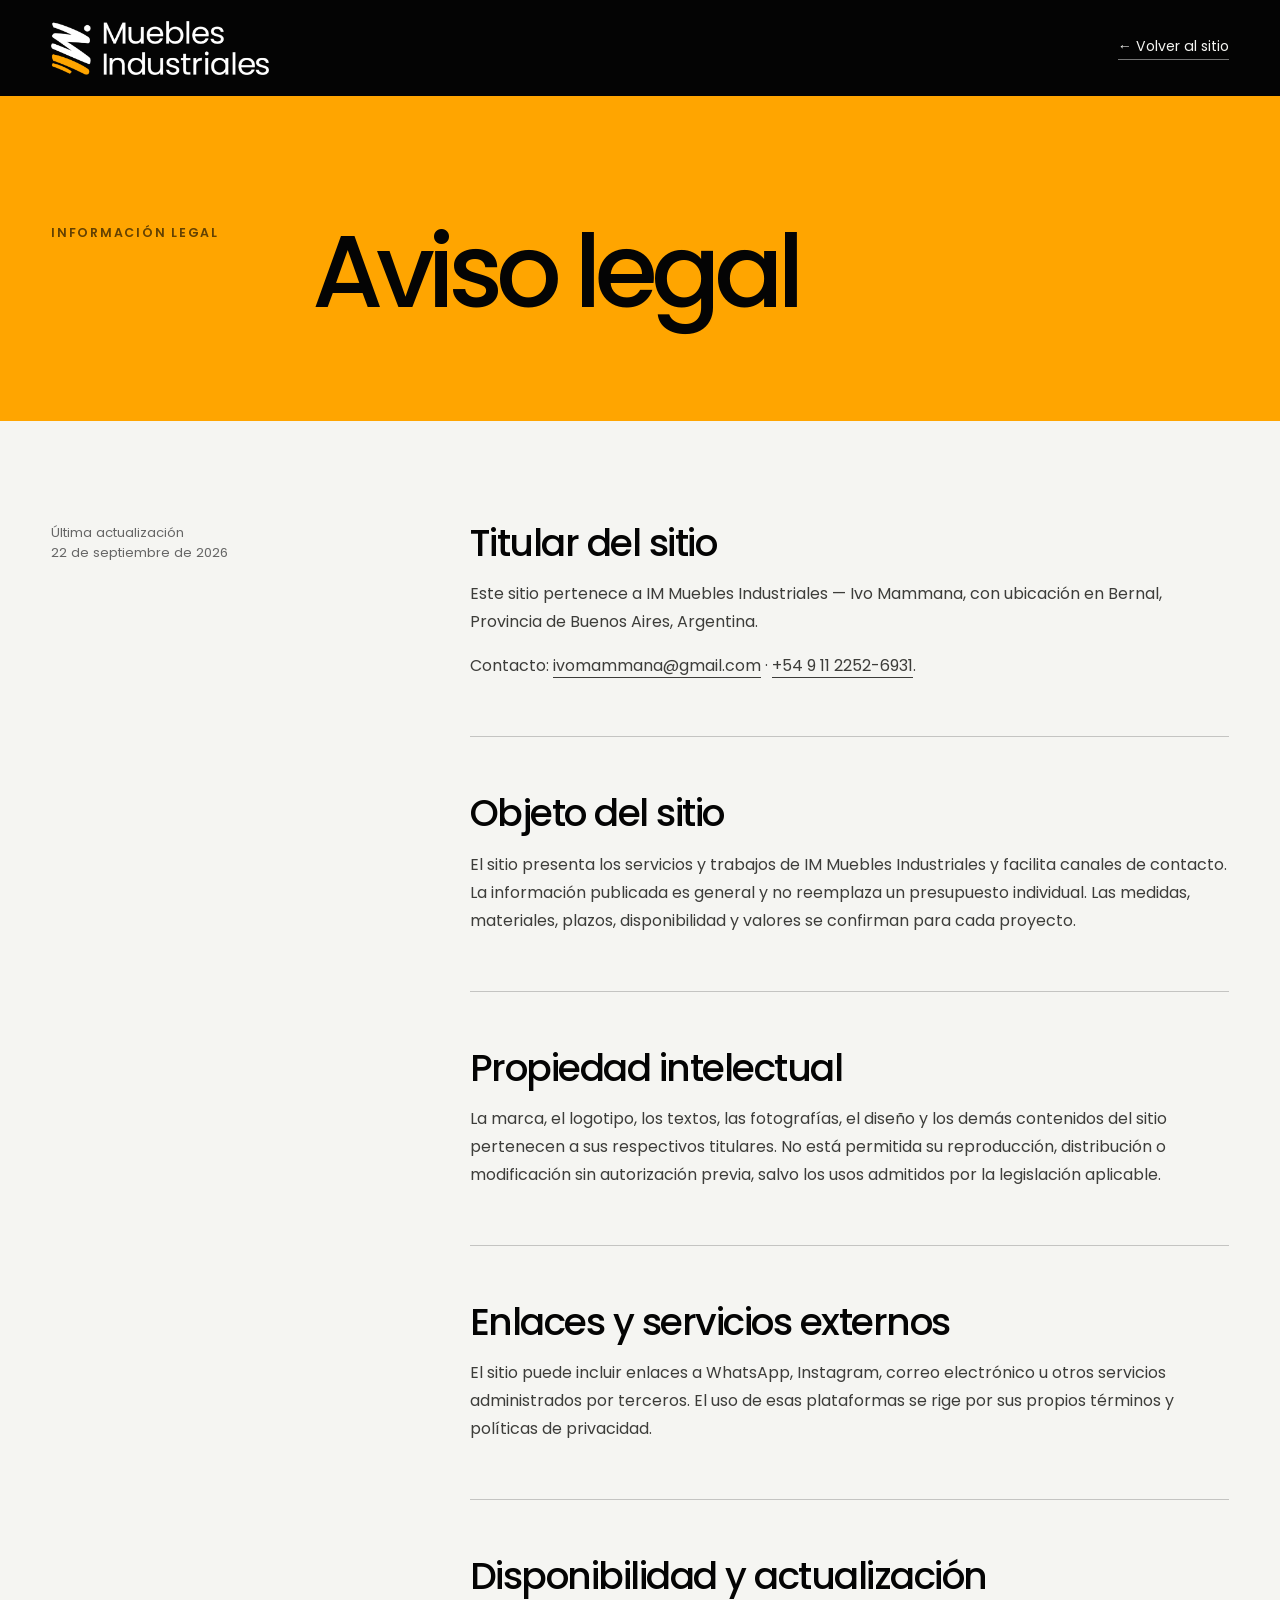
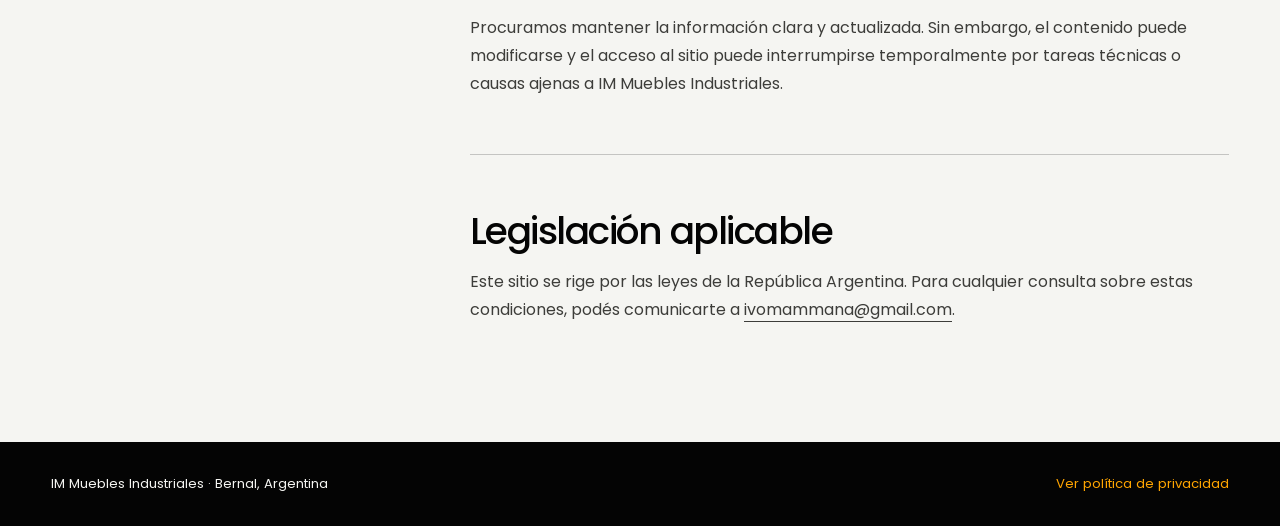
==== aviso-legal/index.html @ 1432a3ef "Add files via upload" ====
<!doctype html>
<html lang="es">
  <head>
    <meta charset="UTF-8" />
    <meta name="viewport" content="width=device-width, initial-scale=1.0" />
    <meta name="theme-color" content="#040404" />
    <meta name="description" content="Aviso legal de IM Muebles Industriales." />
    <title>Aviso legal — IM Muebles Industriales</title>
    <link rel="icon" type="image/png" href="../assets/favicon.png" />
    <link rel="preconnect" href="https://fonts.googleapis.com" />
    <link rel="preconnect" href="https://fonts.gstatic.com" crossorigin />
    <link href="https://fonts.googleapis.com/css2?family=Poppins:wght@400;500;600;700&display=swap" rel="stylesheet" />
    <link rel="stylesheet" href="../styles.css" />
    <link rel="stylesheet" href="../legal.css" />
    <script src="../script.js" defer></script>
  </head>
  <body class="legal-body">
    <a class="skip-link" href="#contenido">Ir al contenido</a>
    <header class="legal-header">
      <a class="brand" href="../" aria-label="IM Muebles Industriales, inicio">
        <img src="../assets/logo-white.png" alt="IM Muebles Industriales" />
      </a>
      <a class="legal-back" href="../">← Volver al sitio</a>
    </header>

    <main id="contenido">
      <div class="legal-hero">
        <p class="section-label">INFORMACIÓN LEGAL</p>
        <h1>Aviso legal</h1>
      </div>

      <div class="legal-content">
        <p class="legal-meta">Última actualización<br />22 de septiembre de 2026</p>
        <div class="legal-copy">
          <section>
            <h2>Titular del sitio</h2>
            <p>
              Este sitio pertenece a IM Muebles Industriales — Ivo Mammana, con ubicación en
              Bernal, Provincia de Buenos Aires, Argentina.
            </p>
            <p>
              Contacto: <a href="mailto:ivomammana@gmail.com">ivomammana@gmail.com</a> ·
              <a href="tel:+5491122526931">+54 9 11 2252-6931</a>.
            </p>
          </section>

          <section>
            <h2>Objeto del sitio</h2>
            <p>
              El sitio presenta los servicios y trabajos de IM Muebles Industriales y facilita
              canales de contacto. La información publicada es general y no reemplaza un
              presupuesto individual. Las medidas, materiales, plazos, disponibilidad y valores se
              confirman para cada proyecto.
            </p>
          </section>

          <section>
            <h2>Propiedad intelectual</h2>
            <p>
              La marca, el logotipo, los textos, las fotografías, el diseño y los demás contenidos
              del sitio pertenecen a sus respectivos titulares. No está permitida su reproducción,
              distribución o modificación sin autorización previa, salvo los usos admitidos por la
              legislación aplicable.
            </p>
          </section>

          <section>
            <h2>Enlaces y servicios externos</h2>
            <p>
              El sitio puede incluir enlaces a WhatsApp, Instagram, correo electrónico u otros
              servicios administrados por terceros. El uso de esas plataformas se rige por sus
              propios términos y políticas de privacidad.
            </p>
          </section>

          <section>
            <h2>Disponibilidad y actualización</h2>
            <p>
              Procuramos mantener la información clara y actualizada. Sin embargo, el contenido
              puede modificarse y el acceso al sitio puede interrumpirse temporalmente por tareas
              técnicas o causas ajenas a IM Muebles Industriales.
            </p>
          </section>

          <section>
            <h2>Legislación aplicable</h2>
            <p>
              Este sitio se rige por las leyes de la República Argentina. Para cualquier consulta
              sobre estas condiciones, podés comunicarte a
              <a href="mailto:ivomammana@gmail.com">ivomammana@gmail.com</a>.
            </p>
          </section>
        </div>
      </div>
    </main>

    <footer class="legal-footer">
      <p>IM Muebles Industriales · Bernal, Argentina</p>
      <a href="../privacidad/">Ver política de privacidad</a>
    </footer>
  </body>
</html>
---- styles.css ----
:root {
  --orange: #ffa500;
  --black: #040404;
  --white: #f5f5f2;
  --gray: #b8b8b3;
  --line: rgba(255, 255, 255, 0.2);
  --page-pad: clamp(1.25rem, 4vw, 4.5rem);
  --header-h: 6rem;
}

* {
  box-sizing: border-box;
}

html {
  scroll-behavior: smooth;
  background: var(--black);
}

body {
  margin: 0;
  min-width: 320px;
  color: var(--white);
  background: var(--black);
  font-family: "Poppins", Arial, sans-serif;
  font-size: 1rem;
  line-height: 1.5;
  overflow-x: hidden;
}

body.menu-open {
  overflow: hidden;
}

a {
  color: inherit;
  text-decoration: none;
}

img {
  display: block;
  max-width: 100%;
}

button {
  font: inherit;
}

.skip-link {
  position: fixed;
  top: 0.75rem;
  left: 0.75rem;
  z-index: 200;
  padding: 0.75rem 1rem;
  color: var(--black);
  background: var(--orange);
  transform: translateY(-150%);
}

.skip-link:focus {
  transform: translateY(0);
}

.section-pad {
  padding-right: var(--page-pad);
  padding-left: var(--page-pad);
}

.site-header {
  position: fixed;
  top: 0;
  right: 0;
  left: 0;
  z-index: 100;
  display: flex;
  align-items: center;
  justify-content: space-between;
  min-height: var(--header-h);
  padding: 1.25rem var(--page-pad);
  border-bottom: 1px solid transparent;
  transition: background-color 220ms ease, border-color 220ms ease;
}

.site-header.is-scrolled,
body.menu-open .site-header {
  background: rgba(4, 4, 4, 0.96);
  border-bottom-color: var(--line);
}

.brand {
  position: relative;
  z-index: 2;
  width: clamp(10rem, 17vw, 14rem);
}

.brand img {
  width: 100%;
  height: auto;
}

.site-nav {
  display: flex;
  align-items: center;
  gap: clamp(1.4rem, 2.5vw, 3rem);
  font-size: 0.88rem;
  font-weight: 500;
}

.site-nav a {
  position: relative;
}

.site-nav a:not(.nav-contact)::after {
  position: absolute;
  right: 0;
  bottom: -0.35rem;
  left: 0;
  height: 1px;
  background: var(--orange);
  content: "";
  transform: scaleX(0);
  transform-origin: right;
  transition: transform 180ms ease;
}

.site-nav a:hover::after,
.site-nav a:focus-visible::after {
  transform: scaleX(1);
  transform-origin: left;
}

.nav-contact {
  padding: 0.7rem 1.1rem;
  color: var(--black);
  background: var(--orange);
}

.menu-toggle {
  display: none;
  padding: 0;
  color: var(--white);
  background: transparent;
  border: 0;
}

.hero {
  position: relative;
  display: grid;
  grid-template-columns: minmax(0, 1.15fr) minmax(22rem, 0.85fr) 3rem;
  min-height: 100svh;
  padding-top: var(--header-h);
  overflow: hidden;
}

.hero::before {
  position: absolute;
  top: 10rem;
  left: -1vw;
  color: rgba(255, 255, 255, 0.035);
  font-size: clamp(18rem, 39vw, 42rem);
  font-weight: 700;
  line-height: 0.7;
  letter-spacing: -0.12em;
  content: "IM";
  pointer-events: none;
}

.hero-image-wrap {
  position: relative;
  grid-column: 2;
  grid-row: 1;
  min-height: calc(100svh - var(--header-h));
  overflow: hidden;
}

.hero-image-wrap::after {
  position: absolute;
  inset: 0;
  background: linear-gradient(90deg, rgba(4, 4, 4, 0.15), transparent 45%);
  content: "";
}

.hero-image-wrap img {
  width: 100%;
  height: 100%;
  object-fit: cover;
  object-position: 52% center;
  filter: saturate(0.86) contrast(1.03);
}

.image-index {
  position: absolute;
  right: 1.5rem;
  bottom: 1.5rem;
  z-index: 1;
  padding: 0.4rem 0.65rem;
  color: var(--black);
  background: var(--orange);
  font-size: 0.75rem;
  font-weight: 600;
}

.hero-copy {
  position: relative;
  z-index: 2;
  display: flex;
  grid-column: 1 / 3;
  grid-row: 1;
  flex-direction: column;
  justify-content: flex-end;
  padding: 4rem calc(var(--page-pad) + 2vw) 4rem var(--page-pad);
  pointer-events: none;
}

.eyebrow,
.section-label {
  margin: 0 0 1.8rem;
  color: var(--orange);
  font-size: 0.78rem;
  font-weight: 600;
  letter-spacing: 0.14em;
  text-transform: uppercase;
}

.hero h1 {
  max-width: 12ch;
  margin: 0;
  font-size: clamp(3.55rem, 8.5vw, 8.8rem);
  font-weight: 500;
  line-height: 0.9;
  letter-spacing: -0.075em;
}

.hero h1 em {
  color: var(--orange);
  font-style: normal;
}

.hero-bottom {
  display: flex;
  align-items: end;
  justify-content: space-between;
  gap: 2rem;
  margin-top: clamp(2.5rem, 5vw, 5rem);
  padding-right: clamp(1rem, 30vw, 29rem);
}

.hero-bottom p {
  max-width: 35rem;
  margin: 0;
  font-size: clamp(1rem, 1.5vw, 1.25rem);
}

.circle-link {
  display: grid;
  flex: 0 0 auto;
  width: 7rem;
  height: 7rem;
  color: var(--black);
  background: var(--orange);
  border-radius: 50%;
  place-content: center;
  pointer-events: auto;
  transition: transform 180ms ease, background-color 180ms ease;
}

.circle-link:hover,
.circle-link:focus-visible {
  background: var(--white);
  transform: rotate(-7deg) scale(1.04);
}

.circle-link span {
  font-size: 0.78rem;
  font-weight: 600;
}

.circle-link svg,
.contact-cta svg {
  width: 1.4rem;
  margin: 0.35rem auto 0;
  fill: none;
  stroke: currentColor;
  stroke-linecap: round;
  stroke-linejoin: round;
  stroke-width: 1.6;
}

.hero-rail {
  position: relative;
  z-index: 3;
  display: flex;
  grid-column: 3;
  grid-row: 1;
  align-items: center;
  justify-content: space-between;
  padding: 1rem 0;
  color: var(--black);
  background: var(--orange);
  font-size: 0.66rem;
  font-weight: 700;
  letter-spacing: 0.12em;
  writing-mode: vertical-rl;
}

.intro {
  padding-top: clamp(7rem, 11vw, 11rem);
  padding-bottom: clamp(7rem, 11vw, 11rem);
}

.intro-grid {
  display: grid;
  grid-template-columns: minmax(0, 1.45fr) minmax(19rem, 0.55fr);
  gap: clamp(3rem, 8vw, 9rem);
  align-items: end;
}

.display-title {
  margin: 0;
  font-size: clamp(3rem, 7vw, 7.2rem);
  font-weight: 500;
  line-height: 0.96;
  letter-spacing: -0.065em;
}

.intro-copy p,
.work-lede,
.maker-copy > p:last-child {
  margin: 0;
  color: var(--gray);
  font-size: clamp(1rem, 1.35vw, 1.16rem);
}

.intro-copy p + p {
  margin-top: 1.25rem;
}

.solutions {
  color: var(--black);
  background: var(--white);
}

.solutions-head {
  display: grid;
  grid-template-columns: 0.45fr 1.55fr;
  gap: 2rem;
  padding-top: 7rem;
  padding-bottom: 5rem;
}

.solutions-head h2 {
  max-width: 16ch;
  margin: 0;
  font-size: clamp(2.8rem, 6.2vw, 6rem);
  font-weight: 500;
  line-height: 0.96;
  letter-spacing: -0.06em;
}

.solutions .section-label {
  color: #8a5700;
}

.solution-list {
  border-top: 1px solid rgba(4, 4, 4, 0.23);
}

.solution-row {
  display: grid;
  grid-template-columns: 0.25fr 0.75fr 1fr;
  gap: 1.5rem;
  align-items: center;
  min-height: 9.5rem;
  padding: 1.5rem var(--page-pad);
  border-bottom: 1px solid rgba(4, 4, 4, 0.23);
}

.solution-number {
  font-size: 0.78rem;
  font-weight: 600;
}

.solution-row h3 {
  margin: 0;
  font-size: clamp(1.7rem, 3vw, 3.1rem);
  font-weight: 500;
  letter-spacing: -0.045em;
}

.solution-row p {
  margin: 0;
  color: #444;
}

.work {
  padding-top: clamp(7rem, 11vw, 11rem);
  padding-bottom: clamp(7rem, 11vw, 11rem);
}

.work-title-row {
  display: grid;
  grid-template-columns: 1.4fr 0.6fr;
  gap: 3rem;
  align-items: end;
  margin-bottom: 6rem;
}

.project-grid {
  display: grid;
  grid-template-columns: 1.15fr 0.85fr;
  gap: clamp(1.5rem, 3vw, 3rem);
}

.project-grid-four {
  grid-template-columns: repeat(2, minmax(0, 1fr));
}

.project {
  margin: 0;
}

.project-image {
  position: relative;
  overflow: hidden;
  background: #e8e8e5;
}

.project-image-portrait {
  aspect-ratio: 4 / 5;
}

.project-image img {
  width: 100%;
  height: 100%;
  object-fit: cover;
  transition: transform 700ms cubic-bezier(0.2, 0.8, 0.2, 1);
}

.project:hover img {
  transform: scale(1.035);
}

.project figcaption {
  display: flex;
  justify-content: flex-start;
  gap: 1rem;
  padding: 1.2rem 0 2rem;
  border-top: 1px solid var(--line);
}

.project figcaption strong {
  max-width: 20rem;
  font-size: clamp(1.15rem, 2vw, 1.5rem);
  font-weight: 500;
  text-align: left;
}

.maker {
  display: grid;
  grid-template-columns: 0.75fr 1.25fr;
  min-height: 42rem;
  color: var(--black);
  background: var(--orange);
}

.maker-mark {
  display: grid;
  min-height: 35rem;
  padding: 6rem;
  background: rgba(255, 255, 255, 0.18);
  place-items: center;
}

.maker-mark img {
  width: min(18rem, 60%);
}

.maker-copy {
  display: flex;
  flex-direction: column;
  justify-content: center;
  padding-top: 6rem;
  padding-bottom: 6rem;
}

.maker-copy .section-label {
  color: rgba(4, 4, 4, 0.6);
}

.maker-copy h2 {
  max-width: 13ch;
  margin: 0 0 3rem;
  font-size: clamp(3rem, 6vw, 6.5rem);
  font-weight: 500;
  line-height: 0.96;
  letter-spacing: -0.06em;
}

.maker-copy > p:last-child {
  max-width: 40rem;
  color: rgba(4, 4, 4, 0.76);
}

.process {
  display: grid;
  grid-template-columns: 0.8fr 1.2fr;
  gap: clamp(4rem, 9vw, 10rem);
  padding-top: clamp(7rem, 11vw, 11rem);
  padding-bottom: clamp(7rem, 11vw, 11rem);
}

.process-steps {
  margin: 0;
  padding: 0;
  list-style: none;
}

.process-steps li {
  display: grid;
  grid-template-columns: 3rem 0.7fr 1fr;
  gap: 1.5rem;
  align-items: start;
  padding: 2rem 0;
  border-top: 1px solid var(--line);
}

.process-steps li:last-child {
  border-bottom: 1px solid var(--line);
}

.process-steps span {
  color: var(--orange);
  font-size: 0.75rem;
  font-weight: 600;
}

.process-steps h3,
.process-steps p {
  margin: 0;
}

.process-steps h3 {
  font-size: 1.25rem;
  font-weight: 500;
}

.process-steps p {
  color: var(--gray);
  font-size: 0.92rem;
}

.contact {
  color: var(--black);
  background: var(--orange);
}

.contact-top {
  display: grid;
  grid-template-columns: 0.4fr 1.3fr 0.3fr;
  gap: 2rem;
  align-items: start;
  padding-top: clamp(6rem, 10vw, 10rem);
  padding-bottom: clamp(6rem, 10vw, 10rem);
}

.contact .section-label {
  color: rgba(4, 4, 4, 0.62);
}

.contact h2 {
  max-width: 10ch;
  margin: 0;
  font-size: clamp(3.8rem, 8vw, 8rem);
  font-weight: 500;
  line-height: 0.9;
  letter-spacing: -0.075em;
}

.contact-cta {
  display: flex;
  align-items: center;
  justify-content: center;
  width: clamp(8.5rem, 13vw, 11rem);
  height: clamp(8.5rem, 13vw, 11rem);
  padding: 1.4rem;
  color: var(--white);
  background: var(--black);
  border-radius: 50%;
  font-size: 0.84rem;
  font-weight: 600;
  text-align: center;
  flex-direction: column;
  transition: color 180ms ease, background-color 180ms ease, transform 180ms ease;
}

.contact-cta:hover,
.contact-cta:focus-visible {
  color: var(--black);
  background: var(--white);
  transform: rotate(6deg);
}

.footer {
  display: grid;
  grid-template-columns: 1fr 1fr auto;
  gap: 2rem;
  align-items: end;
  padding-top: 3rem;
  padding-bottom: 3rem;
  border-top: 1px solid rgba(4, 4, 4, 0.28);
}

.footer > img {
  width: min(15rem, 80%);
}

.footer-links {
  display: flex;
  flex-direction: column;
  align-items: flex-start;
  gap: 0.45rem;
}

.footer-links a {
  border-bottom: 1px solid transparent;
  font-size: 0.9rem;
}

.footer-links span {
  margin-bottom: 0.35rem;
  font-size: 0.8rem;
  font-weight: 600;
  letter-spacing: 0.08em;
  text-transform: uppercase;
}

.footer-links a:hover,
.footer-links a:focus-visible {
  border-color: currentColor;
}

.footer-legal {
  display: flex;
  align-items: flex-end;
  flex-direction: column;
  gap: 0.45rem;
  font-size: 0.78rem;
  text-align: right;
}

.footer-legal a {
  border-bottom: 1px solid transparent;
}

.footer-legal a:hover,
.footer-legal a:focus-visible {
  border-color: currentColor;
}

.footer-legal p {
  margin: 0.5rem 0 0;
  font-size: 0.72rem;
}

.reveal {
  opacity: 0;
  transform: translateY(1.5rem);
  transition: opacity 600ms ease, transform 600ms ease;
}

.reveal.is-visible {
  opacity: 1;
  transform: translateY(0);
}

@media (max-width: 900px) {
  :root {
    --header-h: 5.25rem;
  }

  .menu-toggle {
    position: relative;
    z-index: 2;
    display: flex;
    align-items: center;
    gap: 0.75rem;
  }

  .menu-lines {
    display: flex;
    width: 1.6rem;
    flex-direction: column;
    gap: 0.35rem;
  }

  .menu-lines i {
    display: block;
    width: 100%;
    height: 1px;
    background: currentColor;
    transition: transform 180ms ease;
  }

  body.menu-open .menu-lines i:first-child {
    transform: translateY(3px) rotate(45deg);
  }

  body.menu-open .menu-lines i:last-child {
    transform: translateY(-3px) rotate(-45deg);
  }

  .site-nav {
    position: fixed;
    inset: 0;
    display: flex;
    align-items: flex-start;
    justify-content: center;
    padding: 8rem var(--page-pad) 3rem;
    background: var(--black);
    flex-direction: column;
    gap: 1.5rem;
    opacity: 0;
    pointer-events: none;
    transform: translateY(-1rem);
    transition: opacity 180ms ease, transform 180ms ease;
  }

  .site-nav a {
    font-size: clamp(2rem, 7vw, 4rem);
    font-weight: 500;
    letter-spacing: -0.05em;
  }

  .site-nav .nav-contact {
    margin-top: 1rem;
    font-size: 1rem;
    letter-spacing: 0;
  }

  body.menu-open .site-nav {
    opacity: 1;
    pointer-events: auto;
    transform: translateY(0);
  }

  .hero {
    grid-template-columns: 1fr 2.5rem;
    grid-template-rows: minmax(27rem, 58svh) auto;
  }

  .hero-image-wrap {
    grid-column: 1;
    grid-row: 1;
    min-height: 0;
  }

  .hero-copy {
    grid-column: 1;
    grid-row: 1 / 3;
    justify-content: flex-end;
    padding: 3rem calc(var(--page-pad) + 1rem) 2.5rem var(--page-pad);
    background: linear-gradient(180deg, rgba(4, 4, 4, 0.08) 25%, rgba(4, 4, 4, 0.92) 58%, var(--black) 76%);
  }

  .hero h1 {
    font-size: clamp(3.6rem, 12vw, 6.8rem);
  }

  .hero-bottom {
    padding-right: 0;
  }

  .hero-rail {
    grid-column: 2;
    grid-row: 1 / 3;
  }

  .intro-grid,
  .work-title-row,
  .process {
    grid-template-columns: 1fr;
  }

  .solutions-head {
    grid-template-columns: 1fr;
  }

  .solution-row {
    grid-template-columns: 3rem 1fr;
    min-height: 8rem;
  }

  .solution-row p {
    display: none;
  }

  .maker {
    grid-template-columns: 0.65fr 1.35fr;
  }

  .maker-mark {
    padding: 2rem;
  }

  .maker-mark img {
    width: 85%;
  }

  .contact-top {
    grid-template-columns: 1fr auto;
  }

  .contact-top .section-label {
    grid-column: 1 / -1;
  }

  .footer {
    grid-template-columns: 1fr 1fr;
  }

  .footer-legal {
    grid-column: 1 / -1;
    align-items: flex-start;
    text-align: left;
  }
}

@media (max-width: 620px) {
  .brand {
    width: 10rem;
  }

  .menu-toggle > span:first-child {
    display: none;
  }

  .hero {
    grid-template-columns: 1fr 2rem;
    grid-template-rows: minmax(25rem, 54svh) auto;
  }

  .hero-copy {
    padding-bottom: 2rem;
  }

  .hero-bottom {
    align-items: flex-start;
    flex-direction: column;
  }

  .circle-link {
    width: 6rem;
    height: 6rem;
  }

  .intro-grid {
    gap: 2.5rem;
  }

  .solution-row {
    gap: 0.75rem;
    min-height: 7rem;
  }

  .project-grid {
    grid-template-columns: 1fr;
  }

  .project-grid-four {
    grid-template-columns: 1fr;
  }

  .maker {
    grid-template-columns: 1fr;
  }

  .maker-mark {
    min-height: 18rem;
  }

  .maker-mark img {
    width: 8rem;
  }

  .process {
    gap: 3rem;
  }

  .process-steps li {
    grid-template-columns: 2.3rem 1fr;
  }

  .process-steps p {
    grid-column: 2;
  }

  .contact-top {
    grid-template-columns: 1fr;
  }

  .contact-cta {
    width: 8.5rem;
    height: 8.5rem;
  }

  .footer {
    grid-template-columns: 1fr;
    gap: 2.5rem;
  }

  .footer-legal { grid-column: auto; }
}

@media (prefers-reduced-motion: reduce) {
  html {
    scroll-behavior: auto;
  }

  *,
  *::before,
  *::after {
    scroll-behavior: auto !important;
    transition-duration: 0.01ms !important;
    animation-duration: 0.01ms !important;
  }
}
---- legal.css ----
.legal-body {
  min-height: 100vh;
  color: var(--black);
  background: var(--white);
}

.legal-header {
  display: flex;
  align-items: center;
  justify-content: space-between;
  min-height: 6rem;
  padding: 1.25rem var(--page-pad);
  color: var(--white);
  background: var(--black);
}

.legal-header .brand {
  width: clamp(10rem, 17vw, 14rem);
}

.legal-back {
  padding-bottom: 0.15rem;
  border-bottom: 1px solid rgba(255, 255, 255, 0.45);
  font-size: 0.88rem;
}

.legal-back:hover,
.legal-back:focus-visible {
  color: var(--orange);
  border-color: var(--orange);
}

.legal-hero {
  display: grid;
  grid-template-columns: 0.4fr 1.6fr;
  gap: 2rem;
  padding: clamp(5rem, 10vw, 9rem) var(--page-pad) clamp(4rem, 8vw, 7rem);
  color: var(--black);
  background: var(--orange);
}

.legal-hero .section-label {
  color: rgba(4, 4, 4, 0.62);
}

.legal-hero h1 {
  max-width: 12ch;
  margin: 0;
  font-size: clamp(3.5rem, 8vw, 8rem);
  font-weight: 500;
  line-height: 0.92;
  letter-spacing: -0.07em;
}

.legal-content {
  display: grid;
  grid-template-columns: minmax(12rem, 0.4fr) minmax(0, 1fr);
  gap: clamp(3rem, 9vw, 10rem);
  padding: clamp(4rem, 8vw, 8rem) var(--page-pad);
}

.legal-meta {
  margin: 0;
  color: #666;
  font-size: 0.82rem;
}

.legal-copy {
  max-width: 52rem;
}

.legal-copy section + section {
  margin-top: 3.5rem;
  padding-top: 3.5rem;
  border-top: 1px solid rgba(4, 4, 4, 0.2);
}

.legal-copy h2 {
  margin: 0 0 1rem;
  font-size: clamp(1.6rem, 3vw, 2.35rem);
  font-weight: 500;
  line-height: 1.1;
  letter-spacing: -0.04em;
}

.legal-copy p,
.legal-copy li {
  color: #3d3d3a;
  line-height: 1.75;
}

.legal-copy ul {
  padding-left: 1.2rem;
}

.legal-copy a {
  border-bottom: 1px solid currentColor;
}

.legal-footer {
  display: flex;
  align-items: center;
  justify-content: space-between;
  gap: 2rem;
  padding: 2rem var(--page-pad);
  color: var(--white);
  background: var(--black);
  font-size: 0.82rem;
}

.legal-footer p {
  margin: 0;
}

.legal-footer a {
  color: var(--orange);
}

@media (max-width: 720px) {
  .legal-header {
    min-height: 5.25rem;
  }

  .legal-header .brand {
    width: 9.5rem;
  }

  .legal-hero,
  .legal-content {
    grid-template-columns: 1fr;
  }

  .legal-hero {
    gap: 0;
  }

  .legal-content {
    gap: 2rem;
  }

  .legal-footer {
    align-items: flex-start;
    flex-direction: column;
  }
}
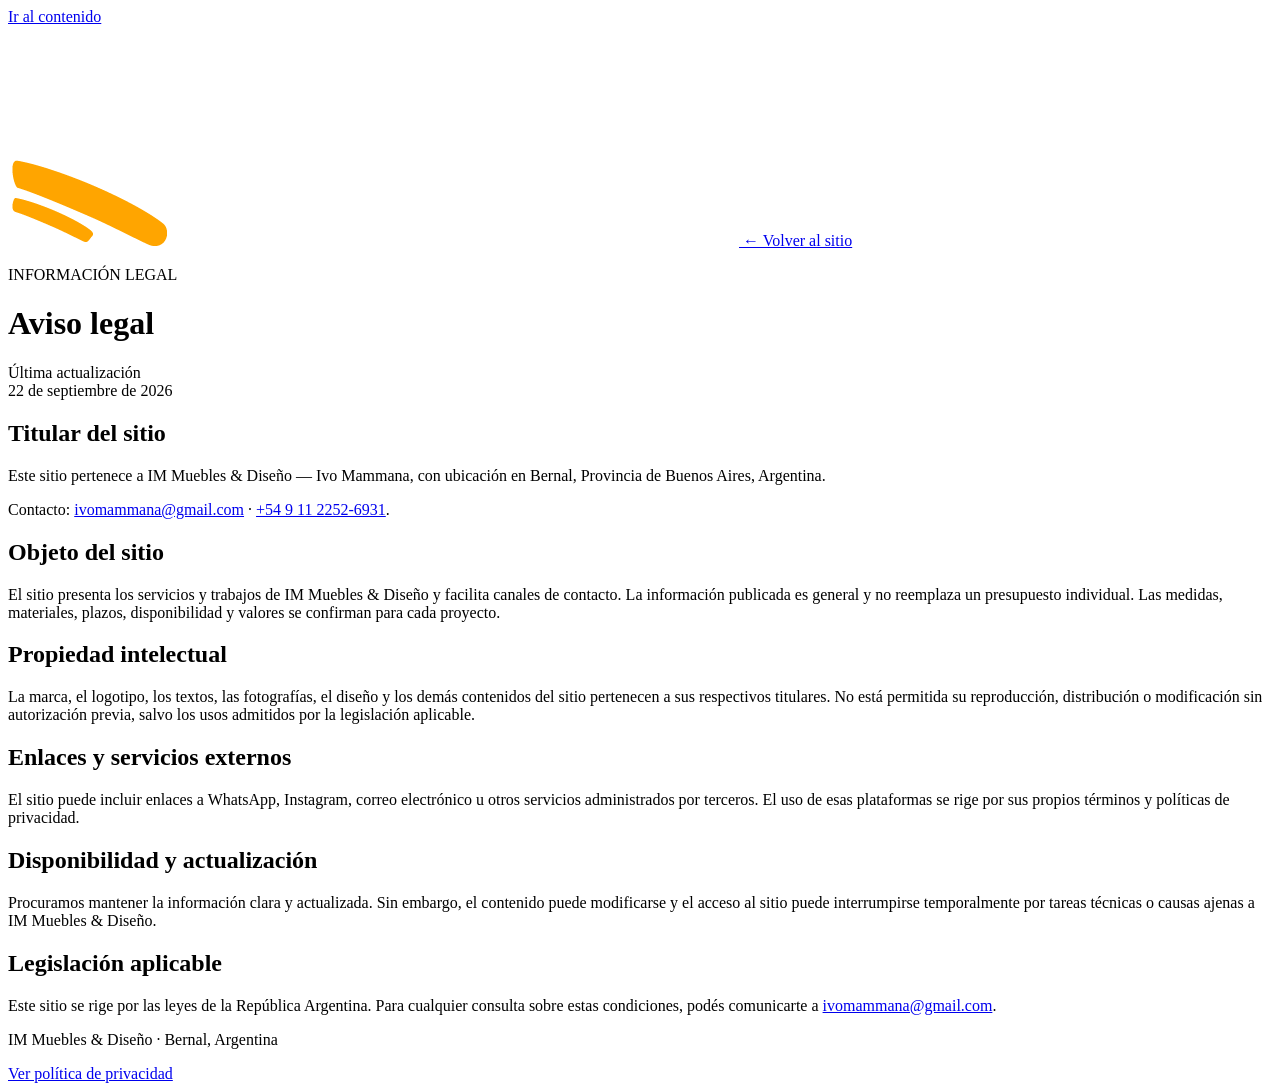
==== commit 6c8970ff: "Add files via upload" ====
--- a/aviso-legal/index.html
+++ b/aviso-legal/index.html
@@ -4,8 +4,8 @@
     <meta charset="UTF-8" />
     <meta name="viewport" content="width=device-width, initial-scale=1.0" />
     <meta name="theme-color" content="#040404" />
-    <meta name="description" content="Aviso legal de IM Muebles Industriales." />
-    <title>Aviso legal — IM Muebles Industriales</title>
+    <meta name="description" content="Aviso legal de IM Muebles &amp; Diseño." />
+    <title>Aviso legal — IM Muebles &amp; Diseño</title>
     <link rel="icon" type="image/png" href="../assets/favicon.png" />
     <link rel="preconnect" href="https://fonts.googleapis.com" />
     <link rel="preconnect" href="https://fonts.gstatic.com" crossorigin />
@@ -17,8 +17,8 @@
   <body class="legal-body">
     <a class="skip-link" href="#contenido">Ir al contenido</a>
     <header class="legal-header">
-      <a class="brand" href="../" aria-label="IM Muebles Industriales, inicio">
-        <img src="../assets/logo-white.png" alt="IM Muebles Industriales" />
+      <a class="brand" href="../" aria-label="IM Muebles &amp; Diseño, inicio">
+        <img src="../assets/logo-white.png" alt="IM Muebles &amp; Diseño" />
       </a>
       <a class="legal-back" href="../">← Volver al sitio</a>
     </header>
@@ -35,7 +35,7 @@
           <section>
             <h2>Titular del sitio</h2>
             <p>
-              Este sitio pertenece a IM Muebles Industriales — Ivo Mammana, con ubicación en
+              Este sitio pertenece a IM Muebles &amp; Diseño — Ivo Mammana, con ubicación en
               Bernal, Provincia de Buenos Aires, Argentina.
             </p>
             <p>
@@ -47,7 +47,7 @@
           <section>
             <h2>Objeto del sitio</h2>
             <p>
-              El sitio presenta los servicios y trabajos de IM Muebles Industriales y facilita
+              El sitio presenta los servicios y trabajos de IM Muebles &amp; Diseño y facilita
               canales de contacto. La información publicada es general y no reemplaza un
               presupuesto individual. Las medidas, materiales, plazos, disponibilidad y valores se
               confirman para cada proyecto.
@@ -78,7 +78,7 @@
             <p>
               Procuramos mantener la información clara y actualizada. Sin embargo, el contenido
               puede modificarse y el acceso al sitio puede interrumpirse temporalmente por tareas
-              técnicas o causas ajenas a IM Muebles Industriales.
+              técnicas o causas ajenas a IM Muebles &amp; Diseño.
             </p>
           </section>
 
@@ -95,7 +95,7 @@
     </main>
 
     <footer class="legal-footer">
-      <p>IM Muebles Industriales · Bernal, Argentina</p>
+      <p>IM Muebles &amp; Diseño · Bernal, Argentina</p>
       <a href="../privacidad/">Ver política de privacidad</a>
     </footer>
   </body>
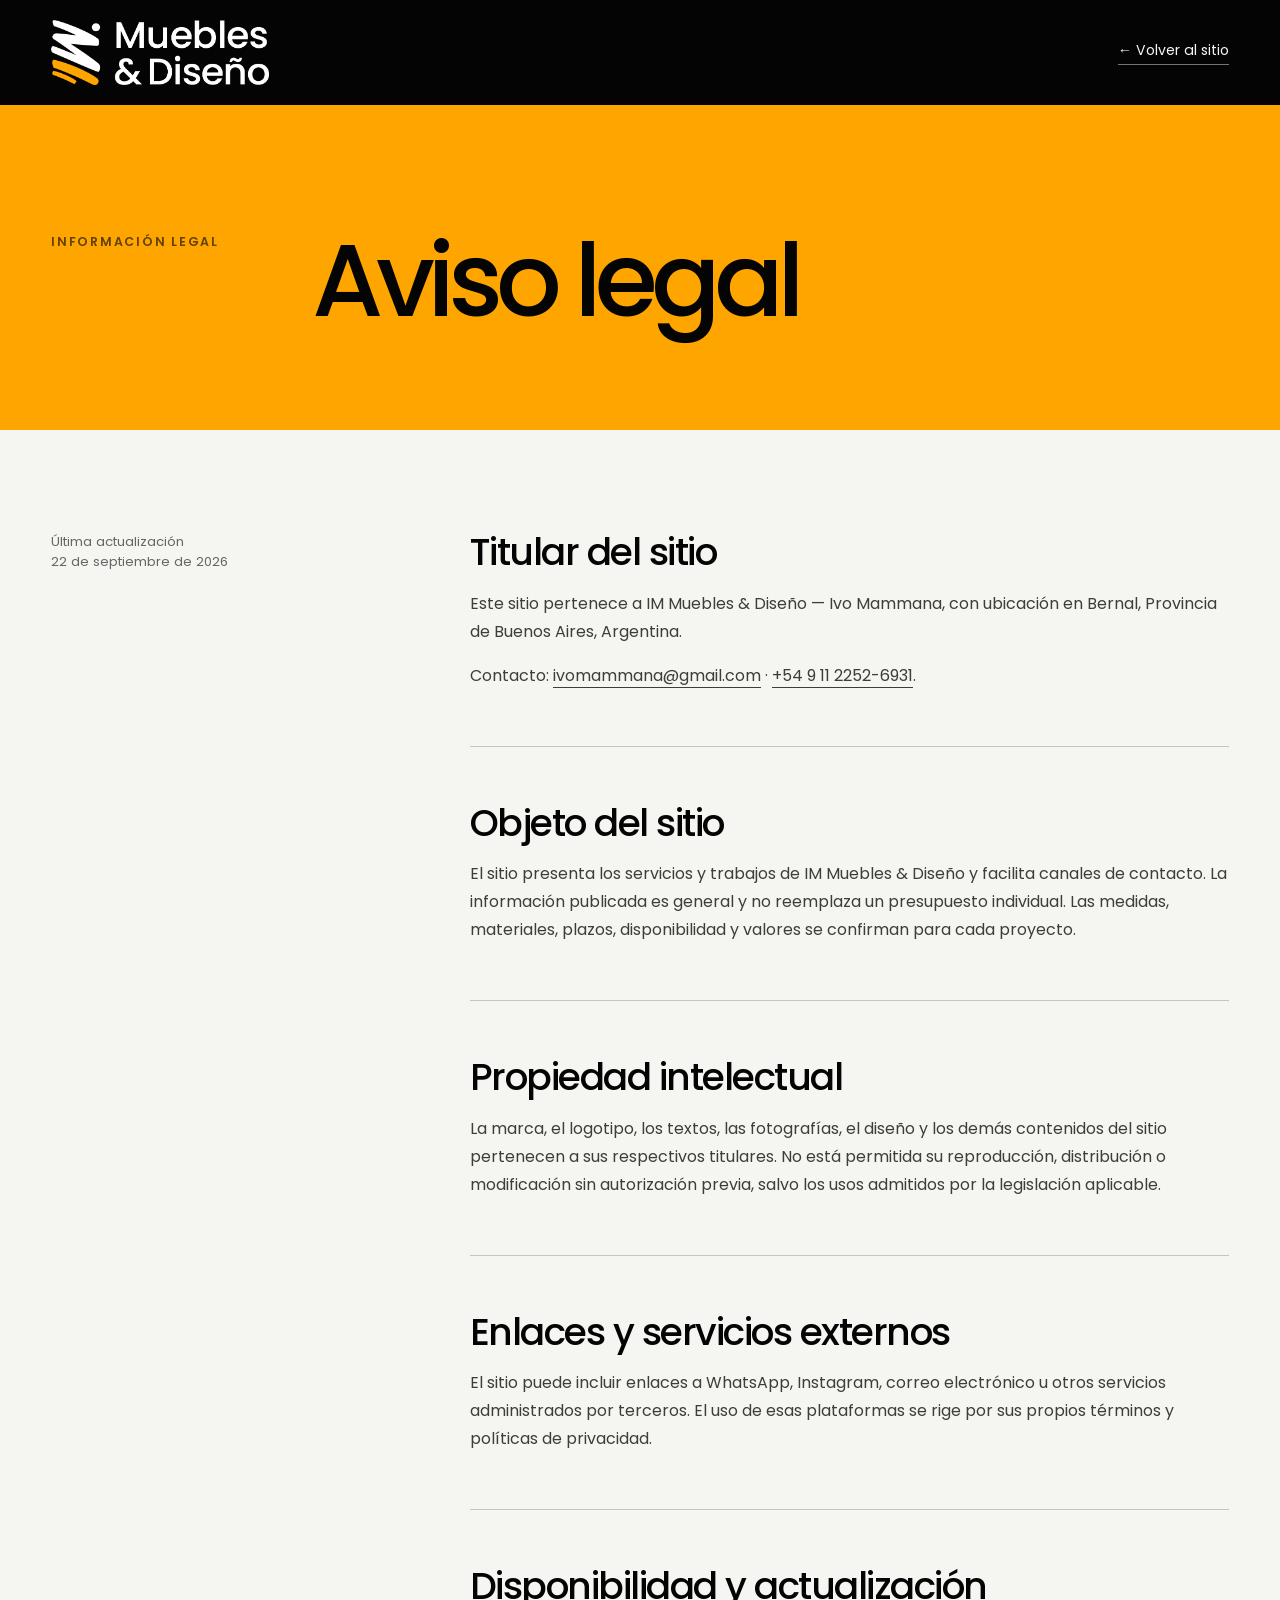
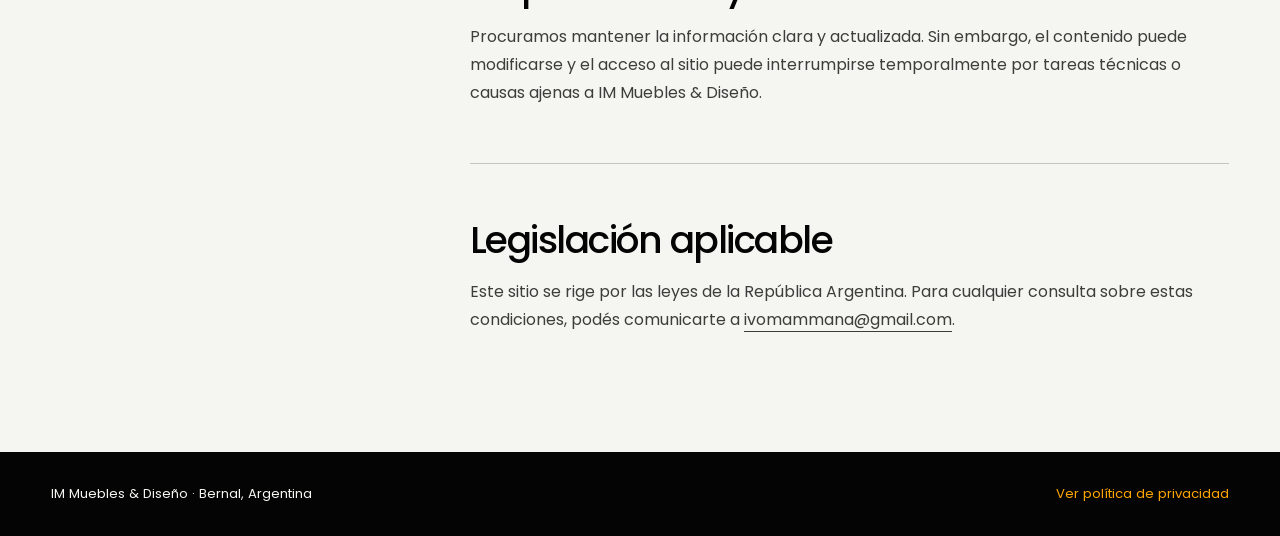
==== commit 26f0df71: "Add files via upload" ====
--- a/aviso-legal/index.html
+++ b/aviso-legal/index.html
@@ -4,6 +4,48 @@
     <meta charset="UTF-8" />
     <meta name="viewport" content="width=device-width, initial-scale=1.0" />
     <meta name="theme-color" content="#040404" />
+    <!-- Google Consent Mode: defaults must be set before Tag Manager loads. -->
+    <script data-cookieconsent="ignore">
+      window.dataLayer = window.dataLayer || [];
+      function gtag() {
+        dataLayer.push(arguments);
+      }
+      gtag("consent", "default", {
+        ad_personalization: "denied",
+        ad_storage: "denied",
+        ad_user_data: "denied",
+        analytics_storage: "denied",
+        functionality_storage: "denied",
+        personalization_storage: "denied",
+        security_storage: "granted",
+        wait_for_update: 500,
+      });
+      gtag("set", "ads_data_redaction", true);
+      gtag("set", "url_passthrough", false);
+    </script>
+
+    <!-- Google Tag Manager. Analytics is managed from this single container. -->
+    <script data-cookieconsent="ignore">
+      (function (w, d, s, l, i) {
+        w[l] = w[l] || [];
+        w[l].push({ "gtm.start": new Date().getTime(), event: "gtm.js" });
+        var f = d.getElementsByTagName(s)[0],
+          j = d.createElement(s),
+          dl = l != "dataLayer" ? "&l=" + l : "";
+        j.async = true;
+        j.src = "https://www.googletagmanager.com/gtm.js?id=" + i + dl;
+        f.parentNode.insertBefore(j, f);
+      })(window, document, "script", "dataLayer", "GTM-WSVTPNGM");
+    </script>
+
+    <!-- Cookiebot updates Google Consent Mode after the visitor chooses. -->
+    <script
+      id="Cookiebot"
+      src="https://consent.cookiebot.com/uc.js"
+      data-cbid="b6212834-0bca-45a4-9e70-9f3f8fdaf4c2"
+      data-blockingmode="auto"
+      type="text/javascript"
+    ></script>
     <meta name="description" content="Aviso legal de IM Muebles &amp; Diseño." />
     <title>Aviso legal — IM Muebles &amp; Diseño</title>
     <link rel="icon" type="image/png" href="../assets/favicon.png" />
--- a/styles.css
+++ b/styles.css
@@ -0,0 +1,952 @@
+:root {
+  --orange: #ffa500;
+  --black: #040404;
+  --white: #f5f5f2;
+  --gray: #b8b8b3;
+  --line: rgba(255, 255, 255, 0.2);
+  --page-pad: clamp(1.25rem, 4vw, 4.5rem);
+  --header-h: 6rem;
+}
+
+* {
+  box-sizing: border-box;
+}
+
+html {
+  scroll-behavior: smooth;
+  background: var(--black);
+}
+
+body {
+  margin: 0;
+  min-width: 320px;
+  color: var(--white);
+  background: var(--black);
+  font-family: "Poppins", Arial, sans-serif;
+  font-size: 1rem;
+  line-height: 1.5;
+  overflow-x: hidden;
+}
+
+body.menu-open {
+  overflow: hidden;
+}
+
+a {
+  color: inherit;
+  text-decoration: none;
+}
+
+img {
+  display: block;
+  max-width: 100%;
+}
+
+button {
+  font: inherit;
+}
+
+.skip-link {
+  position: fixed;
+  top: 0.75rem;
+  left: 0.75rem;
+  z-index: 200;
+  padding: 0.75rem 1rem;
+  color: var(--black);
+  background: var(--orange);
+  transform: translateY(-150%);
+}
+
+.skip-link:focus {
+  transform: translateY(0);
+}
+
+.section-pad {
+  padding-right: var(--page-pad);
+  padding-left: var(--page-pad);
+}
+
+.site-header {
+  position: fixed;
+  top: 0;
+  right: 0;
+  left: 0;
+  z-index: 100;
+  display: flex;
+  align-items: center;
+  justify-content: space-between;
+  min-height: var(--header-h);
+  padding: 1.25rem var(--page-pad);
+  border-bottom: 1px solid transparent;
+  transition: background-color 220ms ease, border-color 220ms ease;
+}
+
+.site-header.is-scrolled,
+body.menu-open .site-header {
+  background: rgba(4, 4, 4, 0.96);
+  border-bottom-color: var(--line);
+}
+
+.brand {
+  position: relative;
+  z-index: 2;
+  width: clamp(10rem, 17vw, 14rem);
+}
+
+.brand img {
+  width: 100%;
+  height: auto;
+}
+
+.site-nav {
+  display: flex;
+  align-items: center;
+  gap: clamp(1.4rem, 2.5vw, 3rem);
+  font-size: 0.88rem;
+  font-weight: 500;
+}
+
+.site-nav a {
+  position: relative;
+}
+
+.site-nav a:not(.nav-contact)::after {
+  position: absolute;
+  right: 0;
+  bottom: -0.35rem;
+  left: 0;
+  height: 1px;
+  background: var(--orange);
+  content: "";
+  transform: scaleX(0);
+  transform-origin: right;
+  transition: transform 180ms ease;
+}
+
+.site-nav a:hover::after,
+.site-nav a:focus-visible::after {
+  transform: scaleX(1);
+  transform-origin: left;
+}
+
+.nav-contact {
+  padding: 0.7rem 1.1rem;
+  color: var(--black);
+  background: var(--orange);
+}
+
+.menu-toggle {
+  display: none;
+  padding: 0;
+  color: var(--white);
+  background: transparent;
+  border: 0;
+}
+
+.hero {
+  position: relative;
+  display: grid;
+  grid-template-columns: minmax(0, 1.15fr) minmax(22rem, 0.85fr) 3rem;
+  min-height: 100svh;
+  padding-top: var(--header-h);
+  overflow: hidden;
+}
+
+.hero::before {
+  position: absolute;
+  top: 10rem;
+  left: -1vw;
+  color: rgba(255, 255, 255, 0.035);
+  font-size: clamp(18rem, 39vw, 42rem);
+  font-weight: 700;
+  line-height: 0.7;
+  letter-spacing: -0.12em;
+  content: "IM";
+  pointer-events: none;
+}
+
+.hero-image-wrap {
+  position: relative;
+  grid-column: 2;
+  grid-row: 1;
+  min-height: calc(100svh - var(--header-h));
+  overflow: hidden;
+}
+
+.hero-image-wrap::after {
+  position: absolute;
+  inset: 0;
+  background: linear-gradient(90deg, rgba(4, 4, 4, 0.15), transparent 45%);
+  content: "";
+}
+
+.hero-image-wrap img {
+  width: 100%;
+  height: 100%;
+  object-fit: cover;
+  object-position: 52% center;
+  filter: saturate(0.86) contrast(1.03);
+}
+
+.image-index {
+  position: absolute;
+  right: 1.5rem;
+  bottom: 1.5rem;
+  z-index: 1;
+  padding: 0.4rem 0.65rem;
+  color: var(--black);
+  background: var(--orange);
+  font-size: 0.75rem;
+  font-weight: 600;
+}
+
+.hero-copy {
+  position: relative;
+  z-index: 2;
+  display: flex;
+  grid-column: 1 / 3;
+  grid-row: 1;
+  flex-direction: column;
+  justify-content: flex-end;
+  padding: 4rem calc(var(--page-pad) + 2vw) 4rem var(--page-pad);
+  pointer-events: none;
+}
+
+.eyebrow,
+.section-label {
+  margin: 0 0 1.8rem;
+  color: var(--orange);
+  font-size: 0.78rem;
+  font-weight: 600;
+  letter-spacing: 0.14em;
+  text-transform: uppercase;
+}
+
+.hero h1 {
+  max-width: 12ch;
+  margin: 0;
+  font-size: clamp(3.55rem, 8.5vw, 8.8rem);
+  font-weight: 500;
+  line-height: 0.9;
+  letter-spacing: -0.075em;
+}
+
+.hero h1 em {
+  color: var(--orange);
+  font-style: normal;
+}
+
+.hero-bottom {
+  display: flex;
+  align-items: end;
+  justify-content: space-between;
+  gap: 2rem;
+  margin-top: clamp(2.5rem, 5vw, 5rem);
+  padding-right: clamp(1rem, 30vw, 29rem);
+}
+
+.hero-bottom p {
+  max-width: 35rem;
+  margin: 0;
+  font-size: clamp(1rem, 1.5vw, 1.25rem);
+}
+
+.circle-link {
+  display: grid;
+  flex: 0 0 auto;
+  width: 7rem;
+  height: 7rem;
+  color: var(--black);
+  background: var(--orange);
+  border-radius: 50%;
+  place-content: center;
+  pointer-events: auto;
+  transition: transform 180ms ease, background-color 180ms ease;
+}
+
+.circle-link:hover,
+.circle-link:focus-visible {
+  background: var(--white);
+  transform: rotate(-7deg) scale(1.04);
+}
+
+.circle-link span {
+  font-size: 0.78rem;
+  font-weight: 600;
+}
+
+.circle-link svg,
+.contact-cta svg {
+  width: 1.4rem;
+  margin: 0.35rem auto 0;
+  fill: none;
+  stroke: currentColor;
+  stroke-linecap: round;
+  stroke-linejoin: round;
+  stroke-width: 1.6;
+}
+
+.hero-rail {
+  position: relative;
+  z-index: 3;
+  display: flex;
+  grid-column: 3;
+  grid-row: 1;
+  align-items: center;
+  justify-content: space-between;
+  padding: 1rem 0;
+  color: var(--black);
+  background: var(--orange);
+  font-size: 0.66rem;
+  font-weight: 700;
+  letter-spacing: 0.12em;
+  writing-mode: vertical-rl;
+}
+
+.intro {
+  padding-top: clamp(7rem, 11vw, 11rem);
+  padding-bottom: clamp(7rem, 11vw, 11rem);
+}
+
+.intro-grid {
+  display: grid;
+  grid-template-columns: minmax(0, 1.3fr) minmax(20rem, 0.7fr);
+  gap: clamp(4rem, 9vw, 10rem);
+  align-items: center;
+}
+
+.display-title {
+  margin: 0;
+  font-size: clamp(3rem, 7vw, 7.2rem);
+  font-weight: 500;
+  line-height: 0.96;
+  letter-spacing: -0.065em;
+}
+
+.intro-copy p,
+.work-copy p,
+.maker-copy > p:last-child {
+  margin: 0;
+  color: var(--gray);
+  font-size: clamp(1rem, 1.35vw, 1.16rem);
+}
+
+.intro-copy p + p,
+.work-copy p + p {
+  margin-top: 1.25rem;
+}
+
+.intro-copy {
+  justify-self: end;
+  max-width: 32rem;
+}
+
+.intro-copy p {
+  color: #aaa9a4;
+  font-size: clamp(1rem, 1.2vw, 1.08rem);
+  line-height: 1.7;
+}
+
+.solutions {
+  color: var(--black);
+  background: var(--white);
+}
+
+.solutions-head {
+  display: grid;
+  grid-template-columns: 0.45fr 1.55fr;
+  gap: 2rem;
+  padding-top: 7rem;
+  padding-bottom: 5rem;
+}
+
+.solutions-head h2 {
+  max-width: 16ch;
+  margin: 0;
+  font-size: clamp(2.8rem, 6.2vw, 6rem);
+  font-weight: 500;
+  line-height: 0.96;
+  letter-spacing: -0.06em;
+}
+
+.solutions .section-label {
+  color: #8a5700;
+}
+
+.solution-list {
+  border-top: 1px solid rgba(4, 4, 4, 0.23);
+}
+
+.solution-row {
+  display: grid;
+  grid-template-columns: 0.25fr 0.75fr 1fr;
+  gap: 1.5rem;
+  align-items: center;
+  min-height: 9.5rem;
+  padding: 1.5rem var(--page-pad);
+  border-bottom: 1px solid rgba(4, 4, 4, 0.23);
+}
+
+.solution-number {
+  font-size: 0.78rem;
+  font-weight: 600;
+}
+
+.solution-row h3 {
+  margin: 0;
+  font-size: clamp(1.7rem, 3vw, 3.1rem);
+  font-weight: 500;
+  letter-spacing: -0.045em;
+}
+
+.solution-row p {
+  margin: 0;
+  color: #444;
+}
+
+.work {
+  padding-top: clamp(7rem, 11vw, 11rem);
+  padding-bottom: clamp(7rem, 11vw, 11rem);
+}
+
+.work-title-row {
+  display: grid;
+  grid-template-columns: 1.4fr 0.6fr;
+  gap: 3rem;
+  align-items: center;
+  margin-bottom: 6rem;
+}
+
+.project-grid {
+  display: grid;
+  grid-template-columns: 1.15fr 0.85fr;
+  gap: clamp(1.5rem, 3vw, 3rem);
+}
+
+.project-grid-four {
+  grid-template-columns: repeat(2, minmax(0, 1fr));
+}
+
+.project {
+  margin: 0;
+}
+
+.project-image {
+  position: relative;
+  overflow: hidden;
+  background: #e8e8e5;
+}
+
+.project-image-portrait {
+  aspect-ratio: 4 / 5;
+}
+
+.project-image img {
+  width: 100%;
+  height: 100%;
+  object-fit: cover;
+  transition: transform 700ms cubic-bezier(0.2, 0.8, 0.2, 1);
+}
+
+.project:hover img {
+  transform: scale(1.035);
+}
+
+.project figcaption {
+  display: flex;
+  justify-content: flex-start;
+  gap: 1rem;
+  padding: 1.2rem 0 2rem;
+  border-top: 1px solid var(--line);
+}
+
+.project figcaption strong {
+  max-width: 20rem;
+  font-size: clamp(1.15rem, 2vw, 1.5rem);
+  font-weight: 500;
+  text-align: left;
+}
+
+.maker {
+  display: grid;
+  grid-template-columns: 0.75fr 1.25fr;
+  min-height: 42rem;
+  color: var(--black);
+  background: var(--orange);
+}
+
+.maker-mark {
+  display: grid;
+  min-height: 35rem;
+  padding: 6rem;
+  background: rgba(255, 255, 255, 0.18);
+  place-items: center;
+}
+
+.maker-mark img {
+  width: min(18rem, 60%);
+}
+
+.maker-copy {
+  display: flex;
+  flex-direction: column;
+  justify-content: center;
+  padding-top: 6rem;
+  padding-bottom: 6rem;
+}
+
+.maker-copy .section-label {
+  color: rgba(4, 4, 4, 0.6);
+}
+
+.maker-copy h2 {
+  max-width: 13ch;
+  margin: 0 0 3rem;
+  font-size: clamp(3rem, 6vw, 6.5rem);
+  font-weight: 500;
+  line-height: 0.96;
+  letter-spacing: -0.06em;
+}
+
+.maker-copy > p:last-child {
+  max-width: 40rem;
+  color: rgba(4, 4, 4, 0.76);
+}
+
+.process {
+  display: grid;
+  grid-template-columns: 0.8fr 1.2fr;
+  gap: clamp(4rem, 9vw, 10rem);
+  padding-top: clamp(7rem, 11vw, 11rem);
+  padding-bottom: clamp(7rem, 11vw, 11rem);
+}
+
+.process-steps {
+  margin: 0;
+  padding: 0;
+  list-style: none;
+}
+
+.process-steps li {
+  display: grid;
+  grid-template-columns: 3rem 0.7fr 1fr;
+  gap: 1.5rem;
+  align-items: start;
+  padding: 2rem 0;
+  border-top: 1px solid var(--line);
+}
+
+.process-steps li:last-child {
+  border-bottom: 1px solid var(--line);
+}
+
+.process-steps span {
+  color: var(--orange);
+  font-size: 0.75rem;
+  font-weight: 600;
+}
+
+.process-steps h3,
+.process-steps p {
+  margin: 0;
+}
+
+.process-steps h3 {
+  font-size: 1.25rem;
+  font-weight: 500;
+}
+
+.process-steps p {
+  color: var(--gray);
+  font-size: 0.92rem;
+}
+
+.contact {
+  color: var(--black);
+  background: var(--orange);
+}
+
+.contact-top {
+  display: grid;
+  grid-template-columns: 0.4fr 1.3fr 0.3fr;
+  gap: 2rem;
+  align-items: start;
+  padding-top: clamp(6rem, 10vw, 10rem);
+  padding-bottom: clamp(6rem, 10vw, 10rem);
+}
+
+.contact .section-label {
+  color: rgba(4, 4, 4, 0.62);
+}
+
+.contact h2 {
+  max-width: 10ch;
+  margin: 0;
+  font-size: clamp(3.8rem, 8vw, 8rem);
+  font-weight: 500;
+  line-height: 0.9;
+  letter-spacing: -0.075em;
+}
+
+.contact-cta {
+  display: flex;
+  align-items: center;
+  justify-content: center;
+  width: clamp(8.5rem, 13vw, 11rem);
+  height: clamp(8.5rem, 13vw, 11rem);
+  padding: 1.4rem;
+  color: var(--white);
+  background: var(--black);
+  border-radius: 50%;
+  font-size: 0.84rem;
+  font-weight: 600;
+  text-align: center;
+  flex-direction: column;
+  transition: color 180ms ease, background-color 180ms ease, transform 180ms ease;
+}
+
+.contact-cta:hover,
+.contact-cta:focus-visible {
+  color: var(--black);
+  background: var(--white);
+  transform: rotate(6deg);
+}
+
+.footer {
+  display: grid;
+  grid-template-columns: repeat(3, minmax(0, 1fr));
+  gap: 2rem;
+  align-items: center;
+  padding-top: 3rem;
+  padding-bottom: 3rem;
+  color: #040404;
+  background-color: #f5f5f2;
+  border-top: 1px solid rgba(4, 4, 4, 0.18);
+}
+
+.footer > img {
+  justify-self: center;
+  width: min(15rem, 80%);
+  content: url("./assets/logo-black.png");
+}
+
+.footer a {
+  color: #040404;
+}
+
+.footer-links {
+  display: flex;
+  flex-direction: column;
+  align-items: center;
+  gap: 0.45rem;
+  text-align: center;
+}
+
+.footer-links a {
+  border-bottom: 1px solid transparent;
+  font-size: 0.9rem;
+}
+
+.footer-links span {
+  margin-bottom: 0.35rem;
+  font-size: 0.8rem;
+  font-weight: 600;
+  letter-spacing: 0.08em;
+  text-transform: uppercase;
+}
+
+.footer-links a:hover,
+.footer-links a:focus-visible {
+  border-color: currentColor;
+}
+
+.footer-legal {
+  display: flex;
+  align-items: center;
+  flex-direction: column;
+  gap: 0.45rem;
+  font-size: 0.78rem;
+  text-align: center;
+}
+
+.footer-legal a {
+  border-bottom: 1px solid transparent;
+}
+
+.footer-legal a:hover,
+.footer-legal a:focus-visible {
+  border-color: currentColor;
+}
+
+.footer-legal p {
+  margin: 0.5rem 0 0;
+  font-size: 0.72rem;
+}
+
+.reveal {
+  opacity: 0;
+  transform: translateY(1.5rem);
+  transition: opacity 600ms ease, transform 600ms ease;
+}
+
+.reveal.is-visible {
+  opacity: 1;
+  transform: translateY(0);
+}
+
+@media (max-width: 900px) {
+  :root {
+    --header-h: 5.25rem;
+  }
+
+  .menu-toggle {
+    position: relative;
+    z-index: 2;
+    display: flex;
+    align-items: center;
+    gap: 0.75rem;
+  }
+
+  .menu-lines {
+    display: flex;
+    width: 1.6rem;
+    flex-direction: column;
+    gap: 0.35rem;
+  }
+
+  .menu-lines i {
+    display: block;
+    width: 100%;
+    height: 1px;
+    background: currentColor;
+    transition: transform 180ms ease;
+  }
+
+  body.menu-open .menu-lines i:first-child {
+    transform: translateY(3px) rotate(45deg);
+  }
+
+  body.menu-open .menu-lines i:last-child {
+    transform: translateY(-3px) rotate(-45deg);
+  }
+
+  .site-nav {
+    position: fixed;
+    inset: 0;
+    display: flex;
+    align-items: flex-start;
+    justify-content: center;
+    padding: 8rem var(--page-pad) 3rem;
+    background: var(--black);
+    flex-direction: column;
+    gap: 1.5rem;
+    opacity: 0;
+    pointer-events: none;
+    transform: translateY(-1rem);
+    transition: opacity 180ms ease, transform 180ms ease;
+  }
+
+  .site-nav a {
+    font-size: clamp(2rem, 7vw, 4rem);
+    font-weight: 500;
+    letter-spacing: -0.05em;
+  }
+
+  .site-nav .nav-contact {
+    margin-top: 1rem;
+    font-size: 1rem;
+    letter-spacing: 0;
+  }
+
+  body.menu-open .site-nav {
+    opacity: 1;
+    pointer-events: auto;
+    transform: translateY(0);
+  }
+
+  .hero {
+    grid-template-columns: 1fr 2.5rem;
+    grid-template-rows: minmax(27rem, 58svh) auto;
+  }
+
+  .hero-image-wrap {
+    grid-column: 1;
+    grid-row: 1;
+    min-height: 0;
+  }
+
+  .hero-copy {
+    grid-column: 1;
+    grid-row: 1 / 3;
+    justify-content: flex-end;
+    padding: 3rem calc(var(--page-pad) + 1rem) 2.5rem var(--page-pad);
+    background: linear-gradient(180deg, rgba(4, 4, 4, 0.08) 25%, rgba(4, 4, 4, 0.92) 58%, var(--black) 76%);
+  }
+
+  .hero h1 {
+    font-size: clamp(3.6rem, 12vw, 6.8rem);
+  }
+
+  .hero-bottom {
+    padding-right: 0;
+  }
+
+  .hero-rail {
+    grid-column: 2;
+    grid-row: 1 / 3;
+  }
+
+  .intro-grid,
+  .work-title-row,
+  .process {
+    grid-template-columns: 1fr;
+  }
+
+  .intro-copy {
+    justify-self: start;
+    max-width: 36rem;
+  }
+
+  .solutions-head {
+    grid-template-columns: 1fr;
+  }
+
+  .solution-row {
+    grid-template-columns: 3rem 1fr;
+    min-height: 8rem;
+  }
+
+  .solution-row p {
+    display: none;
+  }
+
+  .maker {
+    grid-template-columns: 0.65fr 1.35fr;
+  }
+
+  .maker-mark {
+    padding: 2rem;
+  }
+
+  .maker-mark img {
+    width: 85%;
+  }
+
+  .contact-top {
+    grid-template-columns: 1fr auto;
+  }
+
+  .contact-top .section-label {
+    grid-column: 1 / -1;
+  }
+
+  .footer {
+    grid-template-columns: 1fr 1fr;
+  }
+
+  .footer-legal {
+    grid-column: 1 / -1;
+    align-items: center;
+    text-align: center;
+  }
+}
+
+@media (max-width: 620px) {
+  .brand {
+    width: 10rem;
+  }
+
+  .menu-toggle > span:first-child {
+    display: none;
+  }
+
+  .hero {
+    grid-template-columns: 1fr 2rem;
+    grid-template-rows: minmax(25rem, 54svh) auto;
+  }
+
+  .hero-copy {
+    padding-bottom: 2rem;
+  }
+
+  .hero-bottom {
+    align-items: flex-start;
+    flex-direction: column;
+  }
+
+  .circle-link {
+    width: 6rem;
+    height: 6rem;
+  }
+
+  .intro-grid {
+    gap: 2.5rem;
+  }
+
+  .solution-row {
+    gap: 0.75rem;
+    min-height: 7rem;
+  }
+
+  .project-grid {
+    grid-template-columns: 1fr;
+  }
+
+  .project-grid-four {
+    grid-template-columns: 1fr;
+  }
+
+  .maker {
+    grid-template-columns: 1fr;
+  }
+
+  .maker-mark {
+    min-height: 18rem;
+  }
+
+  .maker-mark img {
+    width: 8rem;
+  }
+
+  .process {
+    gap: 3rem;
+  }
+
+  .process-steps li {
+    grid-template-columns: 2.3rem 1fr;
+  }
+
+  .process-steps p {
+    grid-column: 2;
+  }
+
+  .contact-top {
+    grid-template-columns: 1fr;
+  }
+
+  .contact-cta {
+    width: 8.5rem;
+    height: 8.5rem;
+  }
+
+  .footer {
+    grid-template-columns: 1fr;
+    gap: 2.5rem;
+  }
+
+  .footer-legal { grid-column: auto; }
+}
+
+@media (prefers-reduced-motion: reduce) {
+  html {
+    scroll-behavior: auto;
+  }
+
+  *,
+  *::before,
+  *::after {
+    scroll-behavior: auto !important;
+    transition-duration: 0.01ms !important;
+    animation-duration: 0.01ms !important;
+  }
+}
--- a/legal.css
+++ b/legal.css
@@ -0,0 +1,145 @@
+.legal-body {
+  min-height: 100vh;
+  color: var(--black);
+  background: var(--white);
+}
+
+.legal-header {
+  display: flex;
+  align-items: center;
+  justify-content: space-between;
+  min-height: 6rem;
+  padding: 1.25rem var(--page-pad);
+  color: var(--white);
+  background: var(--black);
+}
+
+.legal-header .brand {
+  width: clamp(10rem, 17vw, 14rem);
+}
+
+.legal-back {
+  padding-bottom: 0.15rem;
+  border-bottom: 1px solid rgba(255, 255, 255, 0.45);
+  font-size: 0.88rem;
+}
+
+.legal-back:hover,
+.legal-back:focus-visible {
+  color: var(--orange);
+  border-color: var(--orange);
+}
+
+.legal-hero {
+  display: grid;
+  grid-template-columns: 0.4fr 1.6fr;
+  gap: 2rem;
+  padding: clamp(5rem, 10vw, 9rem) var(--page-pad) clamp(4rem, 8vw, 7rem);
+  color: var(--black);
+  background: var(--orange);
+}
+
+.legal-hero .section-label {
+  color: rgba(4, 4, 4, 0.62);
+}
+
+.legal-hero h1 {
+  max-width: 12ch;
+  margin: 0;
+  font-size: clamp(3.5rem, 8vw, 8rem);
+  font-weight: 500;
+  line-height: 0.92;
+  letter-spacing: -0.07em;
+}
+
+.legal-content {
+  display: grid;
+  grid-template-columns: minmax(12rem, 0.4fr) minmax(0, 1fr);
+  gap: clamp(3rem, 9vw, 10rem);
+  padding: clamp(4rem, 8vw, 8rem) var(--page-pad);
+}
+
+.legal-meta {
+  margin: 0;
+  color: #666;
+  font-size: 0.82rem;
+}
+
+.legal-copy {
+  max-width: 52rem;
+}
+
+.legal-copy section + section {
+  margin-top: 3.5rem;
+  padding-top: 3.5rem;
+  border-top: 1px solid rgba(4, 4, 4, 0.2);
+}
+
+.legal-copy h2 {
+  margin: 0 0 1rem;
+  font-size: clamp(1.6rem, 3vw, 2.35rem);
+  font-weight: 500;
+  line-height: 1.1;
+  letter-spacing: -0.04em;
+}
+
+.legal-copy p,
+.legal-copy li {
+  color: #3d3d3a;
+  line-height: 1.75;
+}
+
+.legal-copy ul {
+  padding-left: 1.2rem;
+}
+
+.legal-copy a {
+  border-bottom: 1px solid currentColor;
+}
+
+.legal-footer {
+  display: flex;
+  align-items: center;
+  justify-content: space-between;
+  gap: 2rem;
+  padding: 2rem var(--page-pad);
+  color: var(--white);
+  background: var(--black);
+  font-size: 0.82rem;
+}
+
+.legal-footer p {
+  margin: 0;
+}
+
+.legal-footer a {
+  color: var(--orange);
+}
+
+@media (max-width: 720px) {
+  .legal-header {
+    min-height: 5.25rem;
+  }
+
+  .legal-header .brand {
+    width: 9.5rem;
+  }
+
+  .legal-hero,
+  .legal-content {
+    grid-template-columns: 1fr;
+  }
+
+  .legal-hero {
+    gap: 0;
+  }
+
+  .legal-content {
+    gap: 2rem;
+  }
+
+  .legal-footer {
+    align-items: flex-start;
+    flex-direction: column;
+  }
+}
